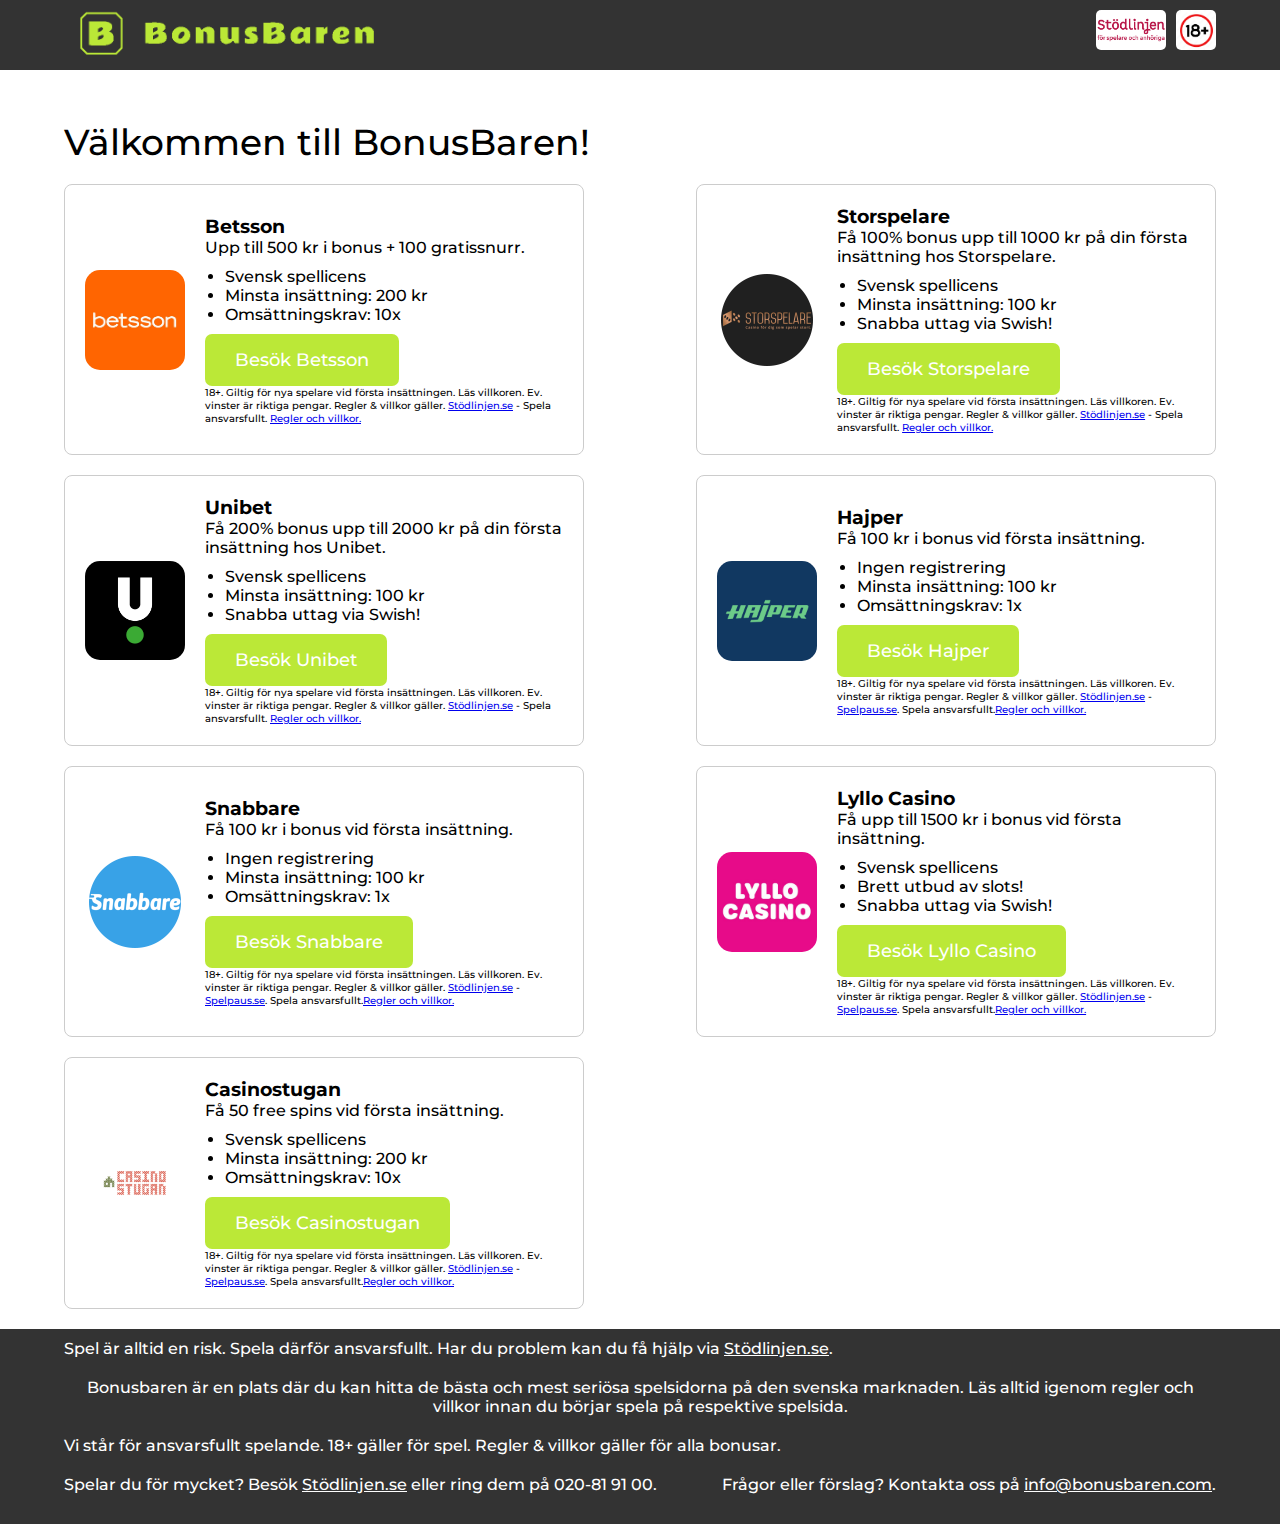
==== index.html @ f6dec5fb "Update index.html" ====
<!DOCTYPE html>
<html lang="sv">
<head>
    <meta charset="UTF-8">
    <meta name="viewport" content="width=device-width, initial-scale=1.0">
    <title>BonusBaren</title>
    <!-- Lägg till Montserrat font -->
    <link href="https://fonts.googleapis.com/css2?family=Montserrat:wght@500&display=swap" rel="stylesheet">
    <style>
        /* Grundläggande återställning av marginaler och utfyllnader */
        * {
            margin: 0;
            padding: 0;
            box-sizing: border-box;
        }
        .small-text {
    font-size: 10px; /* Justera storleken efter behov */
}

        /* Allmänna stilar för sidan */
        body {
            font-family: 'Montserrat', sans-serif;
            font-weight: 500;
            margin: 0;
            padding: 0;
        }

        .container {
            width: 90%;
            margin: 0 auto;
            max-width: 1200px;
            display: flex;
            flex-wrap: wrap;
            justify-content: space-between; /* Placera bonusarna jämnt mellan rader */
        }

        /* Stilar för sidhuvudet */
        header {
            background: #333;
            color: #bbe837;
            padding: 10px 0;
            display: flex;
            align-items: center;
            justify-content: space-between;
        }

        header h1 {
            margin: 0;
            padding: 0;
            text-align: left; /* Placera rubriken till vänster */
        }

        /* Ny stil för header-images */
        .header-images {
            display: flex;
            gap: 10px; /* Utrymme mellan bilderna */
        }

        .header-images img {
    width: 60px; /* Anpassa bredden för att fylla utrymmet */
    height: 30px; /* Anpassa höjden för att fylla utrymmet */
    border-radius: 5px; /* Runda hörnen på bilderna */
}
.logo {
    width: auto;
    height: 50px; /* Justera höjden efter behov */
}
        .header-images img:first-child, .header-images img:last-child {
            width: 70px; /* Ändra bredden för rektangulära bilder */
            height: 40px; /* Ändra höjden för rektangulära bilder */
        }

        .header-images img:nth-child(2) {
            width: 40px; /* Bevara kvadratisk bredd */
            height: 40px; /* Bevara kvadratisk höjd */
        }

        /* Stilar för huvudinnehållet */
        main {
            text-align: center;
            margin-top: 50px;
        }

        .welcome {
            font-size: 36px;
            margin-bottom: 20px;
        }
        .footer-section {
    margin-bottom: 20px; /* Ange önskat mellanrum mellan varje footer-sektion */
}
        .empty-space {
    height: 20px; /* Ange önskad höjd för mellanrummet */
}

        .btn {
            display: inline-block;
            padding: 15px 30px;
            background-color: #bbe837;
            color: #fff;
            text-decoration: none;
            border-radius: 7px;
            font-size: 18px;
            transition: background-color 0.3s;
        }

        .btn:hover {
            background-color: #0056b3;
        }

        /* Stilar för bonusar */
        .bonus {
            display: flex;
            align-items: center;
            justify-content: space-between; /* Lägg till denna rad för att centrera innehållet horisontellt */
            width: calc(46% - 10px); /* Anpassa bredden för att passa två bredvid varandra och lägg till marginal */
            margin-bottom: 20px;
            padding: 20px;
            border: 1px solid #ccc;
            border-radius: 8px;
            background-color: #ffffff;
        }

        .bonus img {
            max-width: 100px;
            margin-right: 20px;
            border-radius: 15px;
        }

        .bonus-details {
            flex: 1;
        }

        .bonus-details h3 {
            margin-top: 0;
        }

        .bonus-details ul {
            list-style-type: disc;
            padding-left: 20px;
            margin: 10px 0;
        }
        .footer-section a {
    color: #fff; /* Ändra färgen till vit */
    text-decoration: underline; /* Understryk länkarna */
}

        /* Stilar för sidfoten */
        footer {
            background: #333;
            color: #fff;
            text-align: center;
            padding: 10px 0;
        }

        footer p {
            margin: 0;
        }

        /* Media queries för att förbättra mobilanvändarupplevelsen */
        @media (max-width: 768px) {
            .bonus {
                width: 100%; /* Gör bonusarna 100% breda på mindre skärmar */
                flex-direction: column; /* Stapla innehållet vertikalt */
                text-align: center;
            }

            .bonus img {
                margin: 0 auto 20px; /* Centrera bilderna och lägg till bottenmarginal */
            }

            .btn {
                width: 100%; /* Gör knapparna 100% breda på mindre skärmar */
                padding: 10px 0; /* Justera utfyllnaden för knapparna */
            }

            .welcome {
                font-size: 28px; /* Minska storleken på välkomsttexten på mindre skärmar */
            }

            header {
                flex-direction: column; /* Ändra header layout för små skärmar */
            }

            .header-images {
                margin-top: 10px; /* Lägg till lite utrymme över bilderna */
            }
        }

        @media (max-width: 480px) {
            .welcome {
                font-size: 24px; /* Minska storleken på välkomsttexten ytterligare på mindre skärmar */
            }

            .btn {
                font-size: 16px; /* Minska storleken på knapptexten */
            }
        }
    </style>
</head>
<body>
    <header>
        <div class="container">
            <img src="bilder/logo.png" alt="BonusBaren Logotyp" class="logo">
            <!-- Lägg till navigationsmeny här om du vill -->
            <div class="header-images">
                <a href="https://www.stodlinjen.se" target="_blank">
                    <img src="bilder/image2.png" alt="Bild 2">
                </a>
                <img src="bilder/image3.png" alt="Bild 3">
            </div>
        </div>
    </header>
    

    <main>
        <div class="container">
            <div class="welcome">Välkommen till BonusBaren!</div>
        </div>
    </main>

    <section id="bonuses">
        <div class="container">
            <div class="bonus">
                <img src="bilder/betss.jpeg" alt="Betsson Logotyp">
                <div class="bonus-details">
                    <h3>Betsson</h3>
                    <p>Upp till 500 kr i bonus + 100 gratissnurr.</p>
                    <ul>
                        <li>Svensk spellicens</li>
                        <li>Minsta insättning: 200 kr</li>
                        <li>Omsättningskrav: 10x</li>
                    </ul>
                    <a href="https://record.betsson.com/_TN_CDGOV_1cK7p2EryfJhWNd7ZgqdRLk/1/" target="_blank" class="btn">Besök Betsson</a>
                    <p class="small-text">18+. Giltig för nya spelare vid första insättningen. Läs villkoren. Ev. vinster är riktiga pengar. Regler & villkor gäller. <a href="http://www.stodlinjen.se">Stödlinjen.se</a> -  Spela ansvarsfullt. <a href="https://www.betsson.com/sv/regler-och-villkor">Regler och villkor.</a></p>
                </div>
            </div>

            <div class="bonus">
                <img src="bilder/storspelare.png" alt="Otto Logotyp">
                <div class="bonus-details">
                    <h3>Storspelare</h3>
                    <p>Få 100% bonus upp till 1000 kr på din första insättning hos Storspelare.</p>
                    <ul>
                        <li>Svensk spellicens</li>
                        <li>Minsta insättning: 100 kr</li>
                        <li>Snabba uttag via Swish!</li>
                    </ul>
                    <a href="https://bit.ly/4f1HmCL" target="_blank" class="btn">Besök Storspelare</a>
                    <p class="small-text">18+. Giltig för nya spelare vid första insättningen. Läs villkoren. Ev. vinster är riktiga pengar. Regler & villkor gäller. <a href="http://www.stodlinjen.se">Stödlinjen.se</a> - Spela ansvarsfullt. <a href="https://www.unibet.com">Regler och villkor.</a></p>
                </div>
            </div>
            

            
            <div class="bonus">
                <img src="bilder/uni.png" alt="Unibet Logotyp">
                <div class="bonus-details">
                    <h3>Unibet</h3>
                    <p>Få 200% bonus upp till 2000 kr på din första insättning hos Unibet.</p>
                    <ul>
                        <li>Svensk spellicens</li>
                        <li>Minsta insättning: 100 kr</li>
                        <li>Snabba uttag via Swish!</li>
                    </ul>
                    <a href="https://b1.trickyrock.com/redirect.aspx?pid=96307411&bid=39950" target="_blank" class="btn">Besök Unibet</a>
                    <p class="small-text">18+. Giltig för nya spelare vid första insättningen. Läs villkoren. Ev. vinster är riktiga pengar. Regler & villkor gäller. <a href="http://www.stodlinjen.se">Stödlinjen.se</a> -  Spela ansvarsfullt. <a href="https://www.unibet.com">Regler och villkor.</a></p>

                </div>
            </div>

           

            <div class="bonus">
                <img src="bilder/hajper.png" alt="Hajper Logotyp">
                <div class="bonus-details">
                    <h3>Hajper</h3>
                    <p>Få 100 kr i bonus vid första insättning.</p>
                    <ul>
                        <li>Ingen registrering</li>
                        <li>Minsta insättning: 100 kr</li>
                        <li>Omsättningskrav: 1x</li>
                    </ul>
                    <a href="https://www.hajper.com" target="_blank" class="btn">Besök Hajper</a>
                    <p class="small-text">18+. Giltig för nya spelare vid första insättningen. Läs villkoren. Ev. vinster är riktiga pengar. Regler & villkor gäller. <a href="http://www.stodlinjen.se">Stödlinjen.se</a> - <a href="https://www.spelpaus.se">Spelpaus.se</a>. Spela ansvarsfullt.<a href="https://www.hajper.com">Regler och villkor.</a></p>

                </div>
            </div>

            <div class="bonus">
                <img src="bilder/snabbare.png" alt="Snabbare Logotyp">
                <div class="bonus-details">
                    <h3>Snabbare</h3>
                    <p>Få 100 kr i bonus vid första insättning.</p>
                    <ul>
                        <li>Ingen registrering</li>
                        <li>Minsta insättning: 100 kr</li>
                        <li>Omsättningskrav: 1x</li>
                    </ul>
                    <a href="https://www.snabbare.com" target="_blank" class="btn">Besök Snabbare</a>
                    <p class="small-text">18+. Giltig för nya spelare vid första insättningen. Läs villkoren. Ev. vinster är riktiga pengar. Regler & villkor gäller. <a href="http://www.stodlinjen.se">Stödlinjen.se</a> - <a href="https://www.spelpaus.se">Spelpaus.se</a>. Spela ansvarsfullt.<a href="https://www.snabbare.com">Regler och villkor.</a></p>

                </div>
            </div>
            
            <div class="bonus">
                <img src="bilder/lyllo-casino.png" alt="Lyllo Casino Logotyp">
                <div class="bonus-details">
                    <h3>Lyllo Casino</h3>
                    <p>Få upp till 1500 kr i bonus vid första insättning.</p>
                    <ul>
                        <li>Svensk spellicens</li>
                        <li>Brett utbud av slots!</li>
                        <li>Snabba uttag via Swish!</li>
                    </ul>
                    <a href="https://www.lyllocasino.com" target="_blank" class="btn">Besök Lyllo Casino</a>
                    <p class="small-text">18+. Giltig för nya spelare vid första insättningen. Läs villkoren. Ev. vinster är riktiga pengar. Regler & villkor gäller. <a href="http://www.stodlinjen.se">Stödlinjen.se</a> - <a href="https://www.spelpaus.se">Spelpaus.se</a>. Spela ansvarsfullt.<a href="https://www.lyllocasino.com/sv/?sidebar=terms-and-conditions-bonus-sidebar">Regler och villkor.</a></p>

                </div>
            </div>

            <div class="bonus">
                <img src="bilder/casinostugan.png" alt="Casinostugan Logotyp">
                <div class="bonus-details">
                    <h3>Casinostugan</h3>
                    <p>Få 50 free spins vid första insättning.</p>
                    <ul>
                        <li>Svensk spellicens</li>
                        <li>Minsta insättning: 200 kr</li>
                        <li>Omsättningskrav: 10x</li>
                    </ul>
                    <a href="https://www.casinostugan.com" target="_blank" class="btn">Besök Casinostugan</a>
                    <p class="small-text">18+. Giltig för nya spelare vid första insättningen. Läs villkoren. Ev. vinster är riktiga pengar. Regler & villkor gäller. <a href="http://www.stodlinjen.se">Stödlinjen.se</a> - <a href="https://www.spelpaus.se">Spelpaus.se</a>. Spela ansvarsfullt.<a href="https://www.casinostugan.com">Regler och villkor.</a></p>

                </div>
            </div>
        </div>
    </section>

    <footer>
        <div class="container">
            <div class="footer-section">
                <p>Spel är alltid en risk. Spela därför ansvarsfullt. Har du problem kan du få hjälp via <a href="http://www.stodlinjen.se">Stödlinjen.se</a>.</p>
            </div>
            <div class="footer-section">
                <p>Bonusbaren är en plats där du kan hitta de bästa och mest seriösa spelsidorna på den svenska marknaden. Läs alltid igenom regler och villkor innan du börjar spela på respektive spelsida.</p>
            </div>
            <div class="footer-section">
                <p>Vi står för ansvarsfullt spelande. 18+ gäller för spel. Regler & villkor gäller för alla bonusar.</p>

            </div>
            <div class="footer-section">
                <p>Spelar du för mycket? Besök <a href="http://www.stodlinjen.se">Stödlinjen.se</a> eller ring dem på 020-81 91 00.</p>
            </div>
            <div class="footer-section">
                <p>Frågor eller förslag? Kontakta oss på <a href="mailto:info@bonusbaren.com">info@bonusbaren.com</a>.</p>
            </div>
        </div>
    </footer>
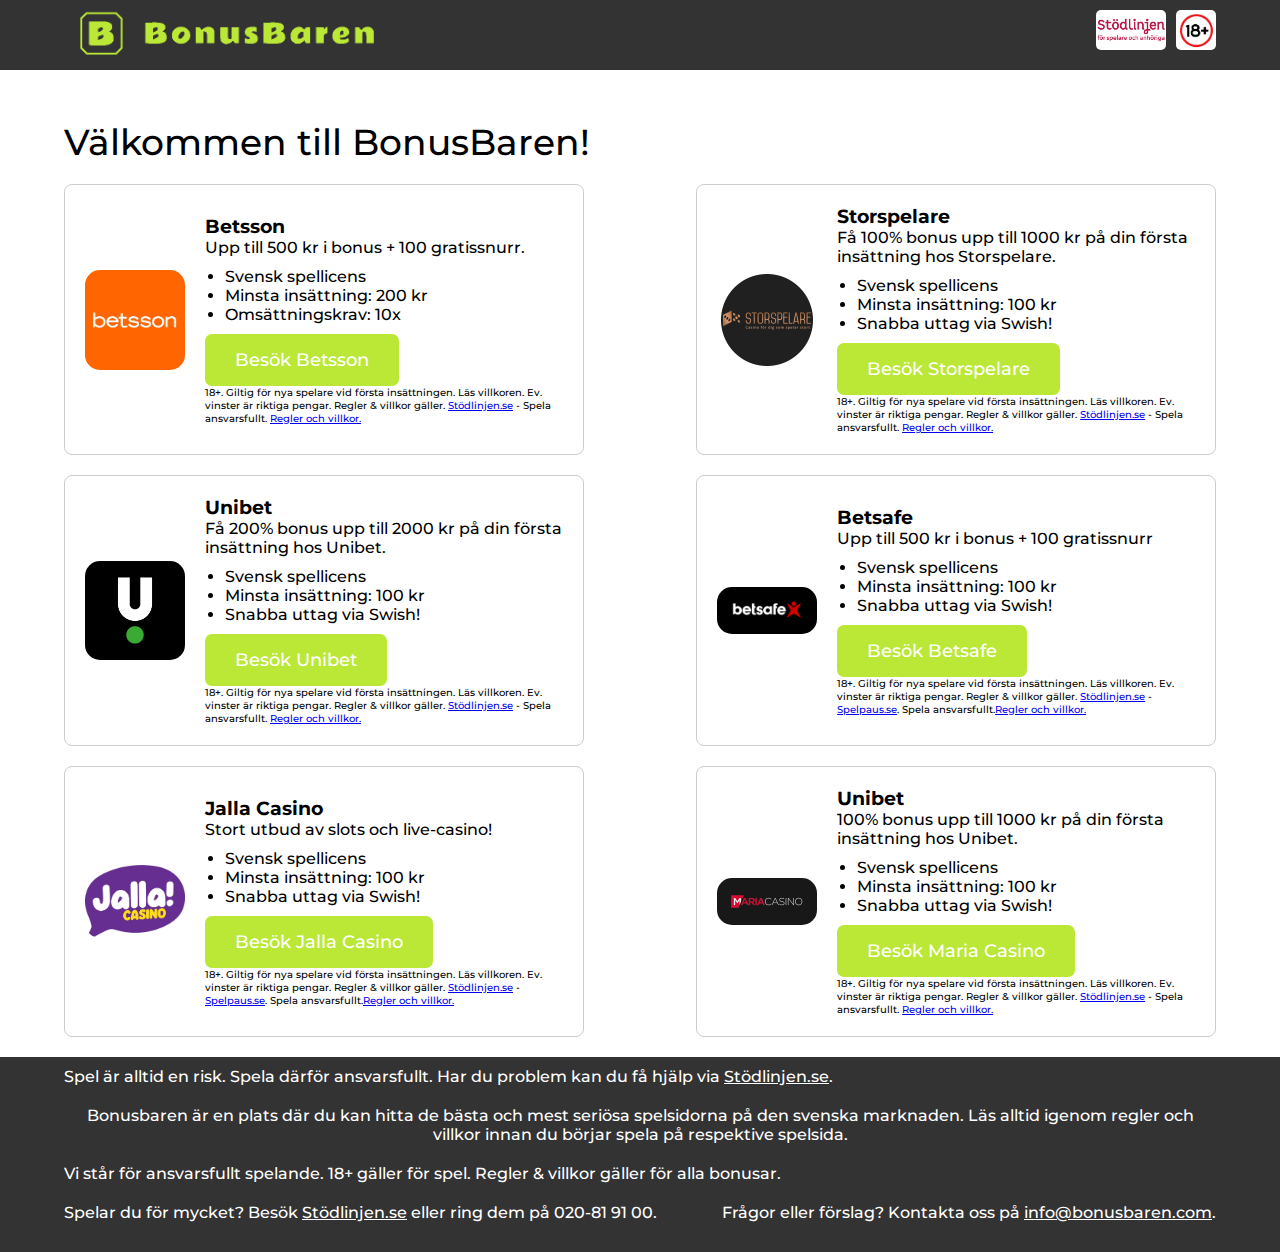
==== commit 3f4ec1c7: "Update index.html" ====
--- a/index.html
+++ b/index.html
@@ -271,65 +271,51 @@
            
 
             <div class="bonus">
-                <img src="bilder/hajper.png" alt="Hajper Logotyp">
-                <div class="bonus-details">
-                    <h3>Hajper</h3>
-                    <p>Få 100 kr i bonus vid första insättning.</p>
-                    <ul>
-                        <li>Ingen registrering</li>
-                        <li>Minsta insättning: 100 kr</li>
-                        <li>Omsättningskrav: 1x</li>
-                    </ul>
-                    <a href="https://www.hajper.com" target="_blank" class="btn">Besök Hajper</a>
+                <img src="bilder/betsafe2.png" alt="Betsafe Logotyp">
+                <div class="bonus-details">
+                    <h3>Betsafe</h3>
+                    <p>Upp till 500 kr i bonus + 100 gratissnurr</p>
+                    <ul>
+                        <li>Svensk spellicens</li>
+                        <li>Minsta insättning: 100 kr</li>
+                        <li>Snabba uttag via Swish!</li>
+                    </ul>
+                    <a href="https://record.betsafe.com/_TN_CDGOV_1cQ0ehG64zmfRu-6ReRUuX8/1/&media=186563&campaign=1" target="_blank" class="btn">Besök Betsafe</a>
                     <p class="small-text">18+. Giltig för nya spelare vid första insättningen. Läs villkoren. Ev. vinster är riktiga pengar. Regler & villkor gäller. <a href="http://www.stodlinjen.se">Stödlinjen.se</a> - <a href="https://www.spelpaus.se">Spelpaus.se</a>. Spela ansvarsfullt.<a href="https://www.hajper.com">Regler och villkor.</a></p>
 
                 </div>
             </div>
 
             <div class="bonus">
-                <img src="bilder/snabbare.png" alt="Snabbare Logotyp">
-                <div class="bonus-details">
-                    <h3>Snabbare</h3>
-                    <p>Få 100 kr i bonus vid första insättning.</p>
-                    <ul>
-                        <li>Ingen registrering</li>
-                        <li>Minsta insättning: 100 kr</li>
-                        <li>Omsättningskrav: 1x</li>
-                    </ul>
-                    <a href="https://www.snabbare.com" target="_blank" class="btn">Besök Snabbare</a>
-                    <p class="small-text">18+. Giltig för nya spelare vid första insättningen. Läs villkoren. Ev. vinster är riktiga pengar. Regler & villkor gäller. <a href="http://www.stodlinjen.se">Stödlinjen.se</a> - <a href="https://www.spelpaus.se">Spelpaus.se</a>. Spela ansvarsfullt.<a href="https://www.snabbare.com">Regler och villkor.</a></p>
+                <img src="bilder/jalla.png" alt="Jalla Logotyp">
+                <div class="bonus-details">
+                    <h3>Jalla Casino</h3>
+                    <p>Stort utbud av slots och live-casino!</p>
+                    <ul>
+                        <li>Svensk spellicens</li>
+                        <li>Minsta insättning: 100 kr</li>
+                        <li>Snabba uttag via Swish!</li>
+                    </ul>
+                    <a href="https://record.jallacasino.se/_TN_CDGOV_1dTj8ZcnhQxF79JPbicOfMk/1/&media=197806&campaign=1" target="_blank" class="btn">Besök Jalla Casino</a>
+                    <p class="small-text">18+. Giltig för nya spelare vid första insättningen. Läs villkoren. Ev. vinster är riktiga pengar. Regler & villkor gäller. <a href="http://www.stodlinjen.se">Stödlinjen.se</a> - <a href="https://www.spelpaus.se">Spelpaus.se</a>. Spela ansvarsfullt.<a href="https://www.hajper.com">Regler och villkor.</a></p>
 
                 </div>
             </div>
             
-            <div class="bonus">
-                <img src="bilder/lyllo-casino.png" alt="Lyllo Casino Logotyp">
-                <div class="bonus-details">
-                    <h3>Lyllo Casino</h3>
-                    <p>Få upp till 1500 kr i bonus vid första insättning.</p>
-                    <ul>
-                        <li>Svensk spellicens</li>
-                        <li>Brett utbud av slots!</li>
-                        <li>Snabba uttag via Swish!</li>
-                    </ul>
-                    <a href="https://www.lyllocasino.com" target="_blank" class="btn">Besök Lyllo Casino</a>
-                    <p class="small-text">18+. Giltig för nya spelare vid första insättningen. Läs villkoren. Ev. vinster är riktiga pengar. Regler & villkor gäller. <a href="http://www.stodlinjen.se">Stödlinjen.se</a> - <a href="https://www.spelpaus.se">Spelpaus.se</a>. Spela ansvarsfullt.<a href="https://www.lyllocasino.com/sv/?sidebar=terms-and-conditions-bonus-sidebar">Regler och villkor.</a></p>
-
-                </div>
-            </div>
-
-            <div class="bonus">
-                <img src="bilder/casinostugan.png" alt="Casinostugan Logotyp">
-                <div class="bonus-details">
-                    <h3>Casinostugan</h3>
-                    <p>Få 50 free spins vid första insättning.</p>
-                    <ul>
-                        <li>Svensk spellicens</li>
-                        <li>Minsta insättning: 200 kr</li>
-                        <li>Omsättningskrav: 10x</li>
-                    </ul>
-                    <a href="https://www.casinostugan.com" target="_blank" class="btn">Besök Casinostugan</a>
-                    <p class="small-text">18+. Giltig för nya spelare vid första insättningen. Läs villkoren. Ev. vinster är riktiga pengar. Regler & villkor gäller. <a href="http://www.stodlinjen.se">Stödlinjen.se</a> - <a href="https://www.spelpaus.se">Spelpaus.se</a>. Spela ansvarsfullt.<a href="https://www.casinostugan.com">Regler och villkor.</a></p>
+    
+
+            <div class="bonus">
+                <img src="bilder/maria.png" alt="Maria Logotyp">
+                <div class="bonus-details">
+                    <h3>Unibet</h3>
+                    <p>100% bonus upp till 1000 kr på din första insättning hos Unibet.</p>
+                    <ul>
+                        <li>Svensk spellicens</li>
+                        <li>Minsta insättning: 100 kr</li>
+                        <li>Snabba uttag via Swish!</li>
+                    </ul>
+                    <a href="https://b1.trickyrock.com/redirect.aspx?pid=96307411&bid=39834" target="_blank" class="btn">Besök Maria Casino</a>
+                    <p class="small-text">18+. Giltig för nya spelare vid första insättningen. Läs villkoren. Ev. vinster är riktiga pengar. Regler & villkor gäller. <a href="http://www.stodlinjen.se">Stödlinjen.se</a> -  Spela ansvarsfullt. <a href="https://www.unibet.com">Regler och villkor.</a></p>
 
                 </div>
             </div>
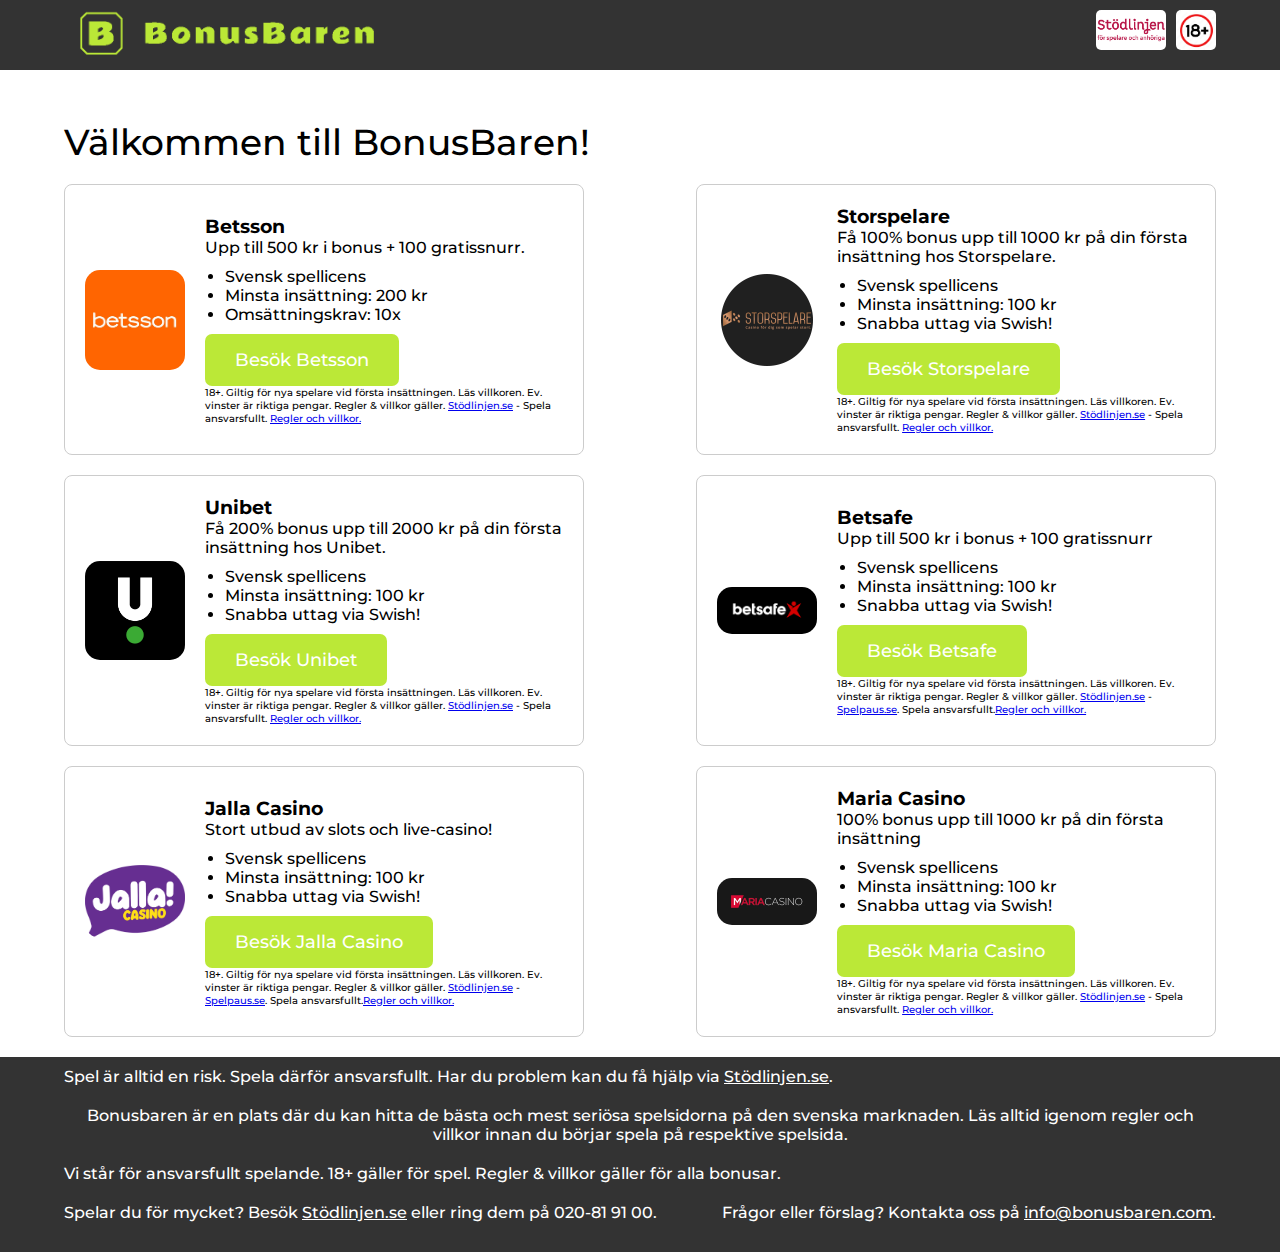
==== commit 1ef7a172: "Update index.html" ====
--- a/index.html
+++ b/index.html
@@ -307,8 +307,8 @@
             <div class="bonus">
                 <img src="bilder/maria.png" alt="Maria Logotyp">
                 <div class="bonus-details">
-                    <h3>Unibet</h3>
-                    <p>100% bonus upp till 1000 kr på din första insättning hos Unibet.</p>
+                    <h3>Maria Casino</h3>
+                    <p>100% bonus upp till 1000 kr på din första insättning</p>
                     <ul>
                         <li>Svensk spellicens</li>
                         <li>Minsta insättning: 100 kr</li>
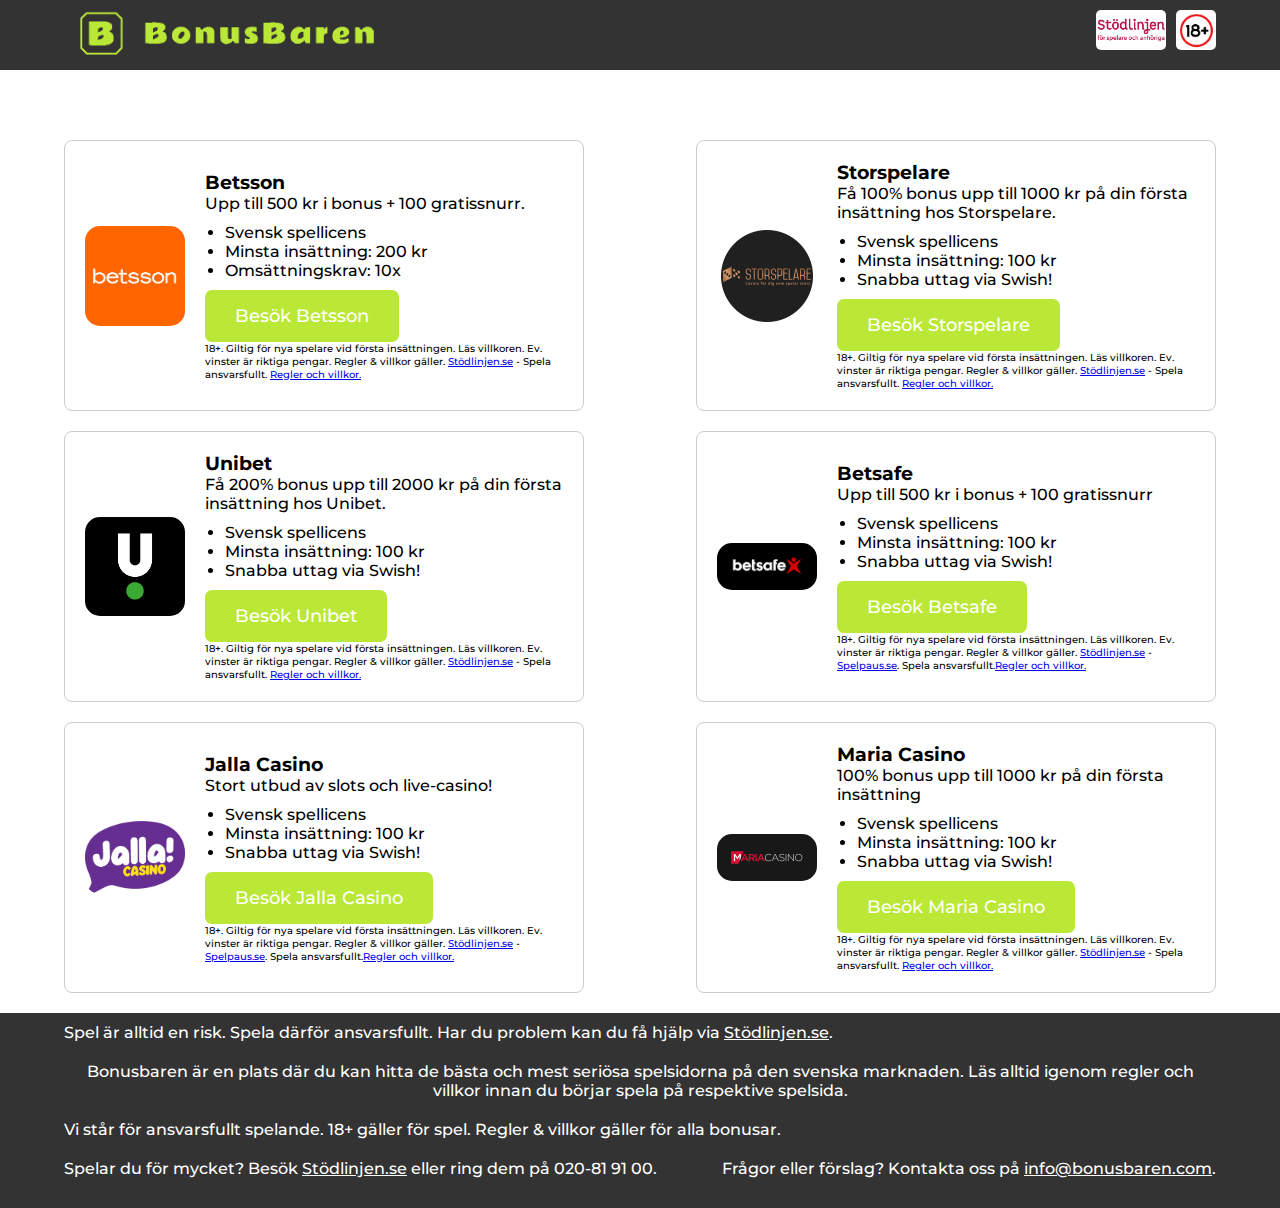
==== commit 27acd360: "Update index.html" ====
--- a/index.html
+++ b/index.html
@@ -214,7 +214,7 @@
 
     <main>
         <div class="container">
-            <div class="welcome">Välkommen till BonusBaren!</div>
+            <div class="welcome"></div>
         </div>
     </main>
 
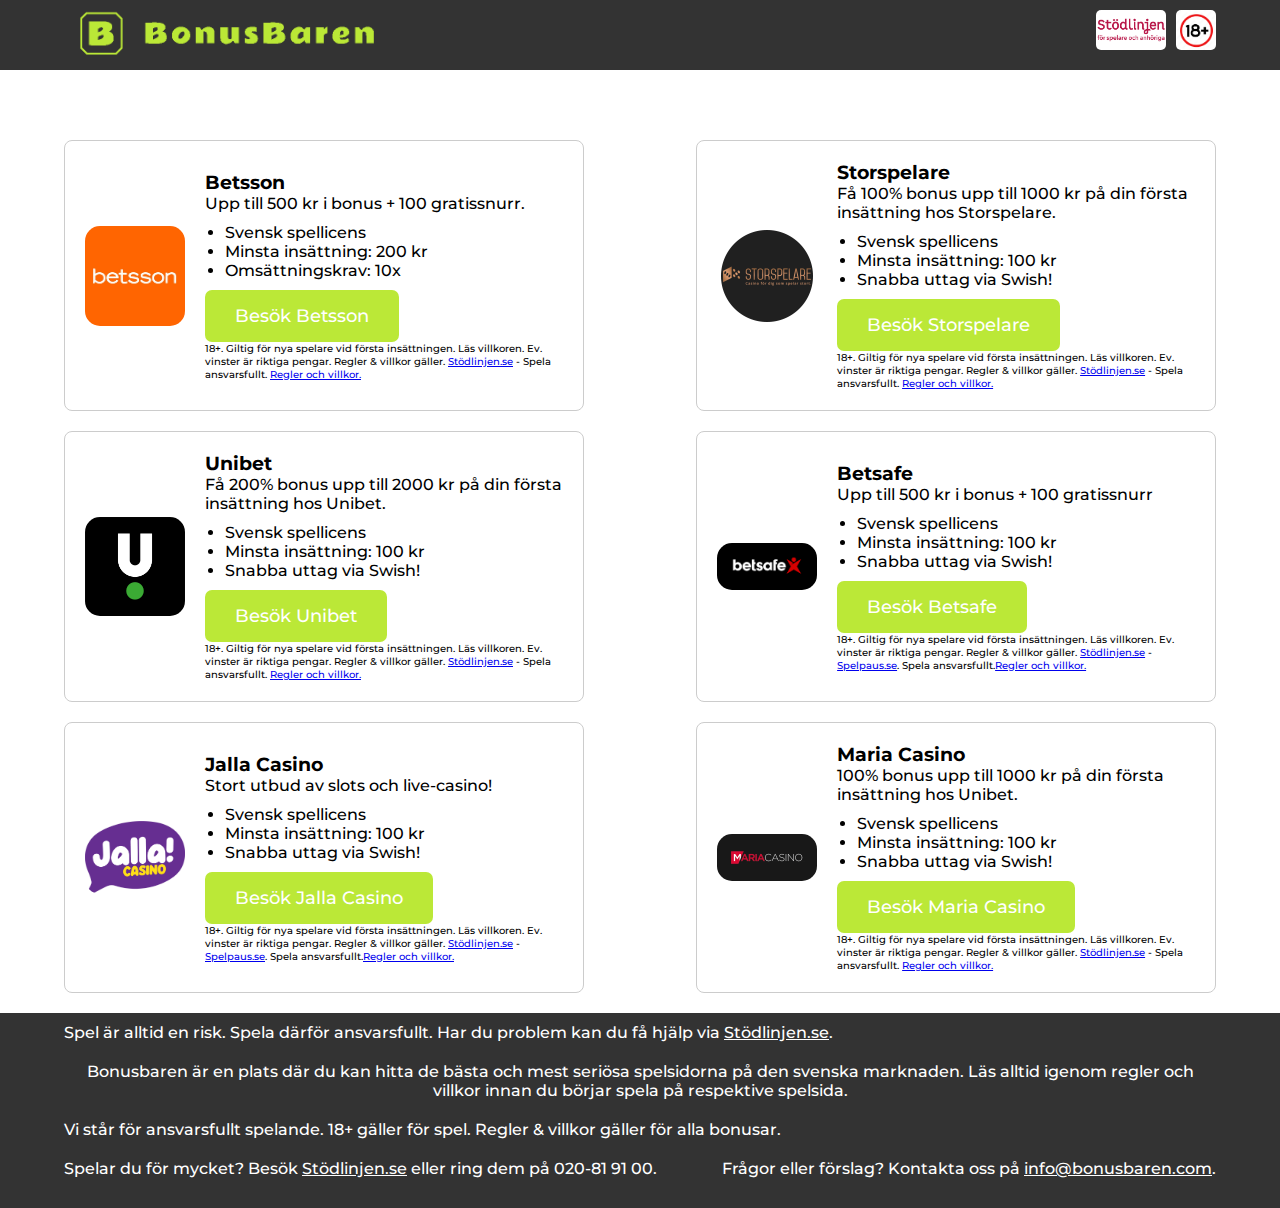
==== commit 13487339: "Update index.html" ====
--- a/index.html
+++ b/index.html
@@ -196,6 +196,15 @@
             }
         }
     </style>
+
+    <!-- Google Analytics spårningskod -->
+    <script async src="https://www.googletagmanager.com/gtag/js?id=G-JVEPRV8B5K"></script>
+    <script>
+      window.dataLayer = window.dataLayer || [];
+      function gtag(){dataLayer.push(arguments);}
+      gtag('js', new Date());
+      gtag('config', 'G-JVEPRV8B5K');
+    </script>
 </head>
 <body>
     <header>
@@ -308,7 +317,7 @@
                 <img src="bilder/maria.png" alt="Maria Logotyp">
                 <div class="bonus-details">
                     <h3>Maria Casino</h3>
-                    <p>100% bonus upp till 1000 kr på din första insättning</p>
+                    <p>100% bonus upp till 1000 kr på din första insättning hos Unibet.</p>
                     <ul>
                         <li>Svensk spellicens</li>
                         <li>Minsta insättning: 100 kr</li>
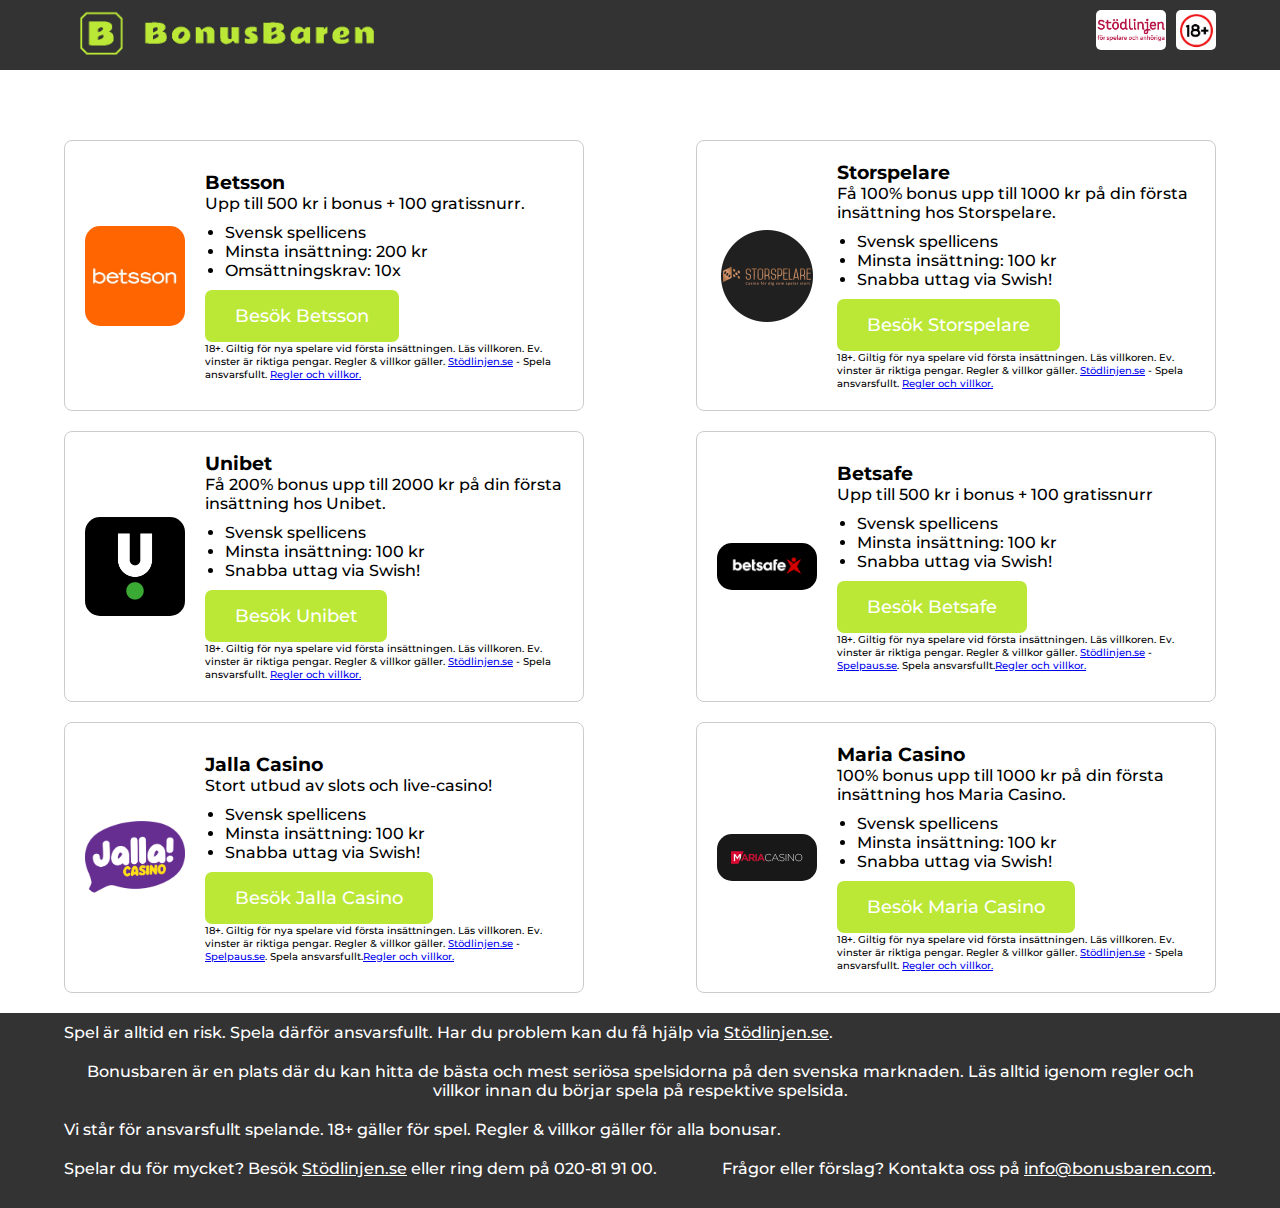
==== commit 63401589: "Update index.html" ====
--- a/index.html
+++ b/index.html
@@ -197,15 +197,18 @@
         }
     </style>
 
-    <!-- Google Analytics spårningskod -->
-    <script async src="https://www.googletagmanager.com/gtag/js?id=G-JVEPRV8B5K"></script>
-    <script>
-      window.dataLayer = window.dataLayer || [];
-      function gtag(){dataLayer.push(arguments);}
-      gtag('js', new Date());
-      gtag('config', 'G-JVEPRV8B5K');
-    </script>
 </head>
+
+    <!-- Google tag (gtag.js) -->
+<script async src="https://www.googletagmanager.com/gtag/js?id=G-JVEPRV8B5K"></script>
+<script>
+  window.dataLayer = window.dataLayer || [];
+  function gtag(){dataLayer.push(arguments);}
+  gtag('js', new Date());
+
+  gtag('config', 'G-JVEPRV8B5K');
+</script>
+
 <body>
     <header>
         <div class="container">
@@ -239,7 +242,7 @@
                         <li>Minsta insättning: 200 kr</li>
                         <li>Omsättningskrav: 10x</li>
                     </ul>
-                    <a href="https://record.betsson.com/_TN_CDGOV_1cK7p2EryfJhWNd7ZgqdRLk/1/" target="_blank" class="btn">Besök Betsson</a>
+                    <a href="https://record.betsson.com/_TN_CDGOV_1cK7p2EryfJhWNd7ZgqdRLk/1/" target="_blank" class="btn" onclick="gtag('event', 'click', {'event_category': 'Link', 'event_label': 'Betsson Link'});">Besök Betsson</a>
                     <p class="small-text">18+. Giltig för nya spelare vid första insättningen. Läs villkoren. Ev. vinster är riktiga pengar. Regler & villkor gäller. <a href="http://www.stodlinjen.se">Stödlinjen.se</a> -  Spela ansvarsfullt. <a href="https://www.betsson.com/sv/regler-och-villkor">Regler och villkor.</a></p>
                 </div>
             </div>
@@ -254,7 +257,7 @@
                         <li>Minsta insättning: 100 kr</li>
                         <li>Snabba uttag via Swish!</li>
                     </ul>
-                    <a href="https://bit.ly/4f1HmCL" target="_blank" class="btn">Besök Storspelare</a>
+                    <a href="https://bit.ly/4f1HmCL" target="_blank" class="btn" onclick="gtag('event', 'click', {'event_category': 'Link', 'event_label': 'Storspelare Link'});">Besök Storspelare</a>
                     <p class="small-text">18+. Giltig för nya spelare vid första insättningen. Läs villkoren. Ev. vinster är riktiga pengar. Regler & villkor gäller. <a href="http://www.stodlinjen.se">Stödlinjen.se</a> - Spela ansvarsfullt. <a href="https://www.unibet.com">Regler och villkor.</a></p>
                 </div>
             </div>
@@ -271,7 +274,7 @@
                         <li>Minsta insättning: 100 kr</li>
                         <li>Snabba uttag via Swish!</li>
                     </ul>
-                    <a href="https://b1.trickyrock.com/redirect.aspx?pid=96307411&bid=39950" target="_blank" class="btn">Besök Unibet</a>
+                    <a href="https://b1.trickyrock.com/redirect.aspx?pid=96307411&bid=39950" target="_blank" class="btn" onclick="gtag('event', 'click', {'event_category': 'Link', 'event_label': 'Unibet Link'});">Besök Unibet</a>
                     <p class="small-text">18+. Giltig för nya spelare vid första insättningen. Läs villkoren. Ev. vinster är riktiga pengar. Regler & villkor gäller. <a href="http://www.stodlinjen.se">Stödlinjen.se</a> -  Spela ansvarsfullt. <a href="https://www.unibet.com">Regler och villkor.</a></p>
 
                 </div>
@@ -289,7 +292,7 @@
                         <li>Minsta insättning: 100 kr</li>
                         <li>Snabba uttag via Swish!</li>
                     </ul>
-                    <a href="https://record.betsafe.com/_TN_CDGOV_1cQ0ehG64zmfRu-6ReRUuX8/1/&media=186563&campaign=1" target="_blank" class="btn">Besök Betsafe</a>
+                    <a href="https://record.betsafe.com/_TN_CDGOV_1cQ0ehG64zmfRu-6ReRUuX8/1/&media=186563&campaign=1" target="_blank" class="btn" onclick="gtag('event', 'click', {'event_category': 'Link', 'event_label': 'Betsafe Link'});">Besök Betsafe</a>
                     <p class="small-text">18+. Giltig för nya spelare vid första insättningen. Läs villkoren. Ev. vinster är riktiga pengar. Regler & villkor gäller. <a href="http://www.stodlinjen.se">Stödlinjen.se</a> - <a href="https://www.spelpaus.se">Spelpaus.se</a>. Spela ansvarsfullt.<a href="https://www.hajper.com">Regler och villkor.</a></p>
 
                 </div>
@@ -305,7 +308,7 @@
                         <li>Minsta insättning: 100 kr</li>
                         <li>Snabba uttag via Swish!</li>
                     </ul>
-                    <a href="https://record.jallacasino.se/_TN_CDGOV_1dTj8ZcnhQxF79JPbicOfMk/1/&media=197806&campaign=1" target="_blank" class="btn">Besök Jalla Casino</a>
+                    <a href="https://record.jallacasino.se/_TN_CDGOV_1dTj8ZcnhQxF79JPbicOfMk/1/&media=197806&campaign=1" target="_blank" class="btn" onclick="gtag('event', 'click', {'event_category': 'Link', 'event_label': 'Jalla Casino Link'});">Besök Jalla Casino</a>
                     <p class="small-text">18+. Giltig för nya spelare vid första insättningen. Läs villkoren. Ev. vinster är riktiga pengar. Regler & villkor gäller. <a href="http://www.stodlinjen.se">Stödlinjen.se</a> - <a href="https://www.spelpaus.se">Spelpaus.se</a>. Spela ansvarsfullt.<a href="https://www.hajper.com">Regler och villkor.</a></p>
 
                 </div>
@@ -317,13 +320,13 @@
                 <img src="bilder/maria.png" alt="Maria Logotyp">
                 <div class="bonus-details">
                     <h3>Maria Casino</h3>
-                    <p>100% bonus upp till 1000 kr på din första insättning hos Unibet.</p>
-                    <ul>
-                        <li>Svensk spellicens</li>
-                        <li>Minsta insättning: 100 kr</li>
-                        <li>Snabba uttag via Swish!</li>
-                    </ul>
-                    <a href="https://b1.trickyrock.com/redirect.aspx?pid=96307411&bid=39834" target="_blank" class="btn">Besök Maria Casino</a>
+                    <p>100% bonus upp till 1000 kr på din första insättning hos Maria Casino.</p>
+                    <ul>
+                        <li>Svensk spellicens</li>
+                        <li>Minsta insättning: 100 kr</li>
+                        <li>Snabba uttag via Swish!</li>
+                    </ul>
+                    <a href="https://b1.trickyrock.com/redirect.aspx?pid=96307411&bid=39834" target="_blank" class="btn" onclick="gtag('event', 'click', {'event_category': 'Link', 'event_label': 'Maria Casino Link'});">Besök Maria Casino</a>
                     <p class="small-text">18+. Giltig för nya spelare vid första insättningen. Läs villkoren. Ev. vinster är riktiga pengar. Regler & villkor gäller. <a href="http://www.stodlinjen.se">Stödlinjen.se</a> -  Spela ansvarsfullt. <a href="https://www.unibet.com">Regler och villkor.</a></p>
 
                 </div>
